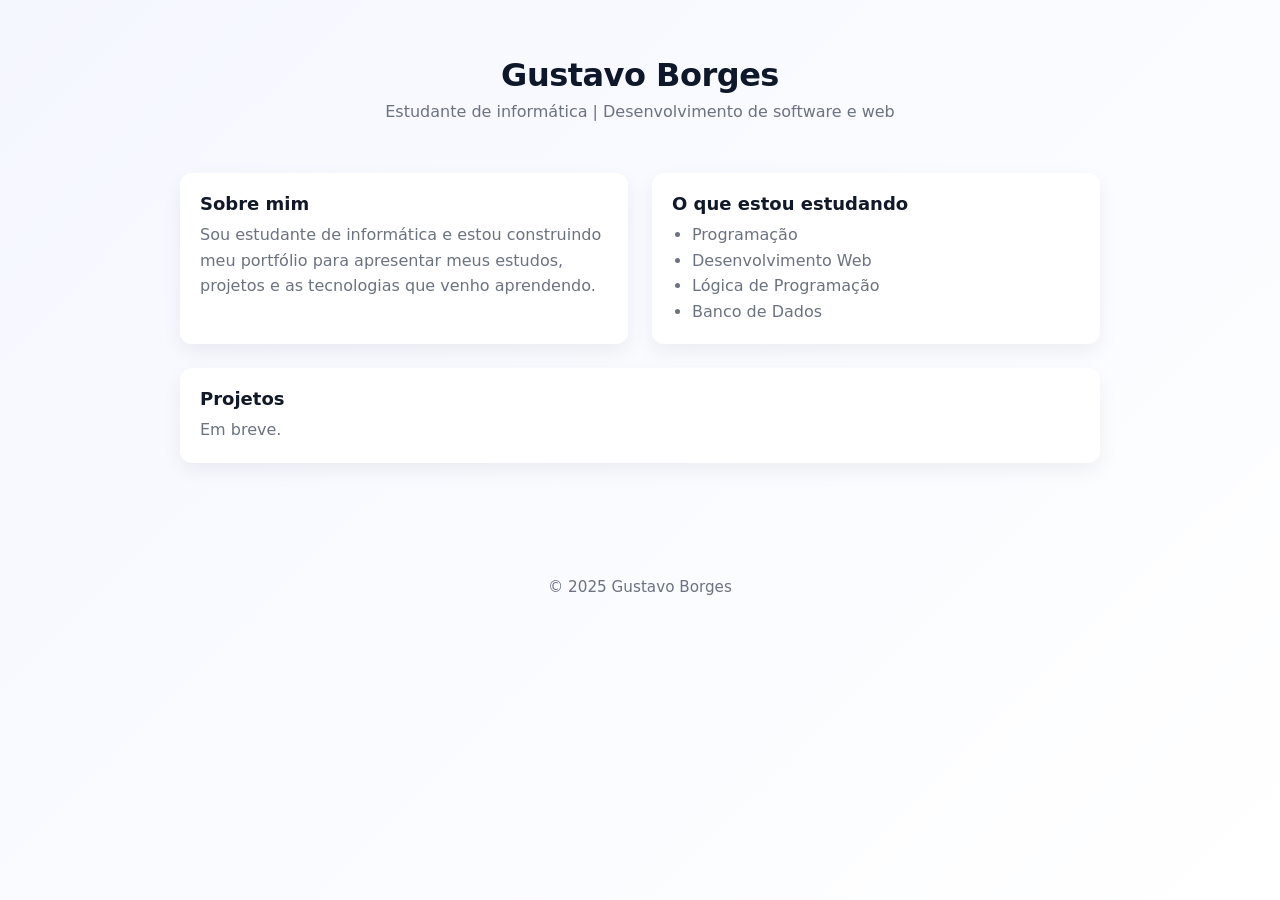
==== index.html @ cbdb3787 "initial portfolio structure and styling Base HTML, CSS inicial e README do portfólio pessoal" ====
<!DOCTYPE html>
<html lang="pt-BR">
<head>
  <meta charset="UTF-8">
  <meta name="viewport" content="width=device-width, initial-scale=1.0">
  <link rel="stylesheet" href="styles.css">
  <title>Gustavo Borges | Portfólio</title>
</head>
<body>

  <header>
    <h1>Gustavo Borges</h1>
    <p>Estudante de informática | Desenvolvimento de software e web</p>
  </header>

  <main>
    <section>
      <h2>Sobre mim</h2>
      <p>
        Sou estudante de informática e estou construindo meu portfólio para
        apresentar meus estudos, projetos e as tecnologias que venho aprendendo.
      </p>
    </section>

    <section>
      <h2>O que estou estudando</h2>
      <ul>
        <li>Programação</li>
        <li>Desenvolvimento Web</li>
        <li>Lógica de Programação</li>
        <li>Banco de Dados</li>
      </ul>
    </section>

    <section>
      <h2>Projetos</h2>
      <p>Em breve.</p>
    </section>
  </main>

  <footer>
    <p>© 2025 Gustavo Borges</p>
  </footer>
</body>
</html>
---- styles.css ----
:root {
  --bg-start: #f5f7ff;
  --bg-end: #ffffff;
  --accent: #6c63ff;
  --muted: #6b7280;
  --card: #ffffff;
}

* { box-sizing: border-box; }
html, body { height: 100%; }
body {
  margin: 0;
  font-family: Inter, system-ui, -apple-system, "Segoe UI", Roboto, "Helvetica Neue", Arial;
  background: linear-gradient(135deg, var(--bg-start) 0%, var(--bg-end) 100%);
  color: #0f172a;
  -webkit-font-smoothing: antialiased;
  -moz-osx-font-smoothing: grayscale;
}

header {
  padding: 56px 20px 28px;
  text-align: center;
}

header h1 {
  margin: 0;
  font-size: 2rem;
  letter-spacing: -0.5px;
}

header p {
  margin: 8px 0 0;
  color: var(--muted);
}

main {
  max-width: 960px;
  margin: 24px auto;
  padding: 0 20px 48px;
  display: grid;
  gap: 20px;
}

section {
  background: var(--card);
  border-radius: 12px;
  padding: 20px;
  box-shadow: 0 8px 20px rgba(15,23,42,0.06);
  transition: transform 160ms ease, box-shadow 160ms ease;
}

section:hover {
  transform: translateY(-4px);
  box-shadow: 0 14px 34px rgba(15,23,42,0.09);
}

section h2 {
  margin: 0 0 8px;
  font-size: 1.125rem;
  color: #111827;
}

section p,
section ul {
  margin: 0;
  color: var(--muted);
  line-height: 1.6;
}

ul { padding-left: 1.25rem; }

footer {
  text-align: center;
  padding: 28px 20px;
  color: var(--muted);
  font-size: 0.95rem;
}

.muted {
  color: var(--muted);
}

@media (min-width: 900px) {
  main { grid-template-columns: 1fr 1fr; gap: 24px; }
  /* make the third section span full width */
  main section:nth-child(3) { grid-column: 1 / -1; }
}

@media (prefers-reduced-motion: reduce) {
  * { transition: none !important; }
}

/* small utility */
.center { text-align: center; }
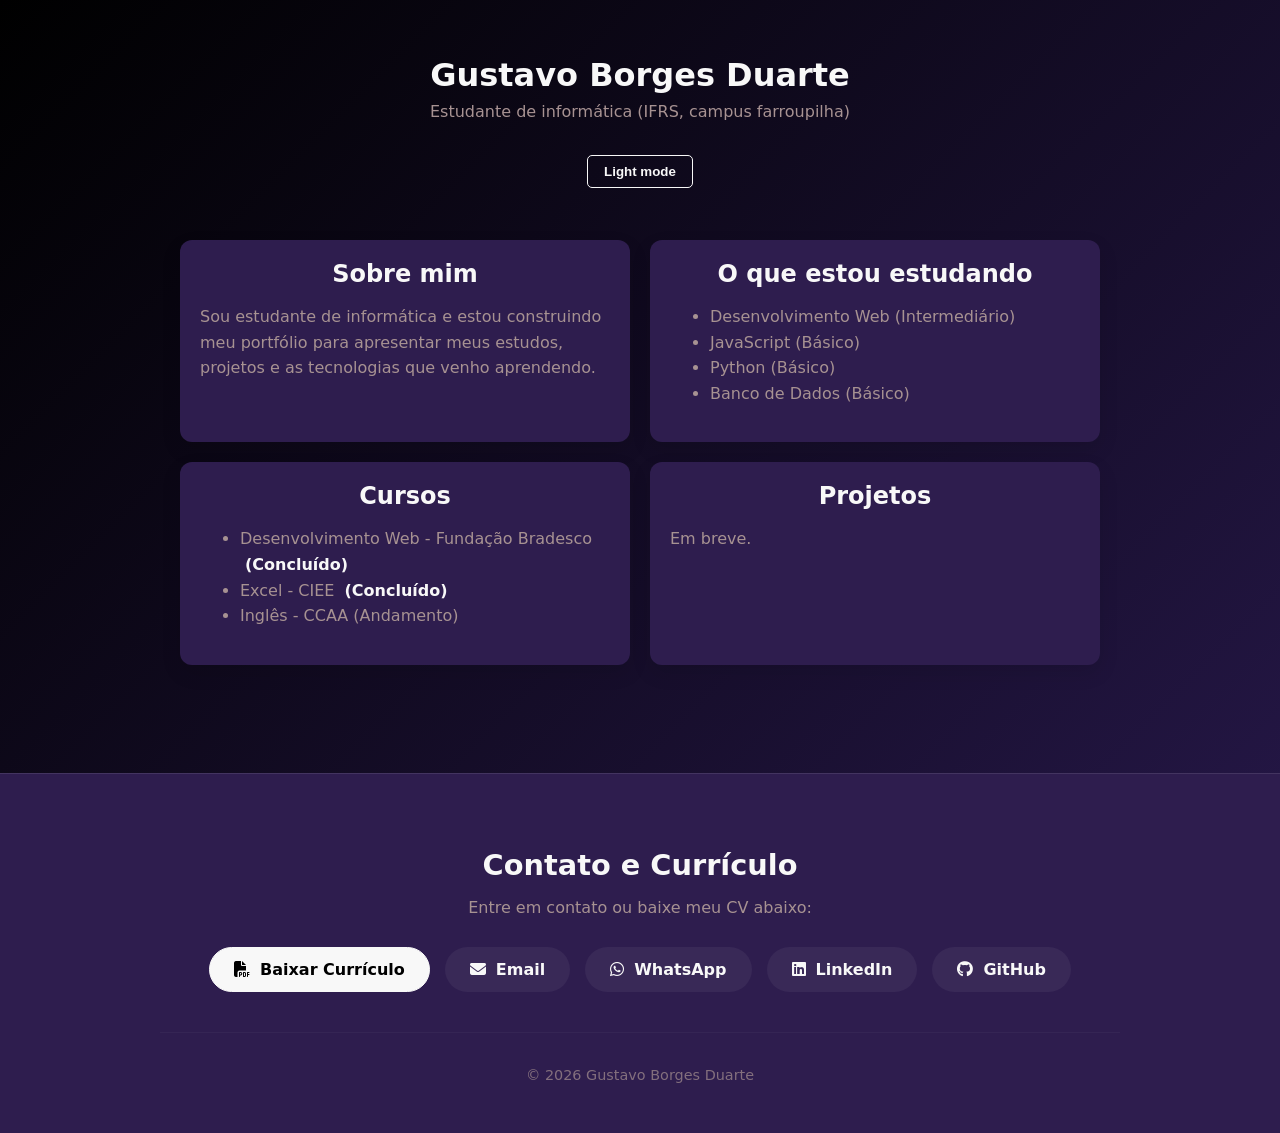
==== commit 54c0bd4f: "Refatoração completa: layout, docs e readme Atualização da estrutura HTML, inclusão da pasta Docs co" ====
--- a/index.html
+++ b/index.html
@@ -4,15 +4,19 @@
   <meta charset="UTF-8">
   <meta name="viewport" content="width=device-width, initial-scale=1.0">
   <link rel="stylesheet" href="styles.css">
-  <title>Gustavo Borges | Portfólio</title>
+  <link rel="stylesheet" href="https://cdnjs.cloudflare.com/ajax/libs/font-awesome/6.5.1/css/all.min.css">
+  <title>Gustavo B. Duarte | Portfólio</title>
+  <link rel="icon" href="data:image/svg+xml,<svg xmlns=%22http://www.w3.org/2000/svg%22 viewBox=%220 0 100 100%22><text y=%22.9em%22 font-size=%2290%22>💻</text></svg>">
 </head>
 <body>
-
+  
   <header>
-    <h1>Gustavo Borges</h1>
-    <p>Estudante de informática | Desenvolvimento de software e web</p>
+    <h1>Gustavo Borges Duarte</h1>
+    <p>Estudante de informática (IFRS, campus farroupilha)</p>
+    <br>
+    <button id="btnT">Light mode</button>
   </header>
-
+  
   <main>
     <section>
       <h2>Sobre mim</h2>
@@ -25,10 +29,25 @@
     <section>
       <h2>O que estou estudando</h2>
       <ul>
-        <li>Programação</li>
-        <li>Desenvolvimento Web</li>
-        <li>Lógica de Programação</li>
-        <li>Banco de Dados</li>
+        <li>Desenvolvimento Web (Intermediário)</li>
+        <li>JavaScript (Básico)</li>
+        <li>Python (Básico)</li>
+        <li>Banco de Dados (Básico)</li>
+      </ul>
+    </section>
+    
+    <section> 
+      <h2>Cursos</h2>
+      <ul>
+        <li>Desenvolvimento Web - Fundação Bradesco 
+          <a href="Docs/Certificado-Web.pdf" download class="down-link">(Concluído)</a>
+        </li>
+        
+        <li>Excel - CIEE 
+          <a href="Docs/Certificado-Excel.pdf" download class="down-link">(Concluído)</a>
+        </li>
+        
+        <li>Inglês - CCAA (Andamento)</li>
       </ul>
     </section>
 
@@ -38,8 +57,46 @@
     </section>
   </main>
 
-  <footer>
-    <p>© 2025 Gustavo Borges</p>
+  <footer class="contact-footer">
+    <div class="center-content">
+      <h2>Contato e Currículo</h2>
+      <p>Entre em contato ou baixe meu CV abaixo:</p>
+      
+      <ul class="social">
+        <li>
+          <a href="Docs/CurrículoGustavo.pdf" download class="cv-highlight">
+            <i class="fa-solid fa-file-pdf"></i> Baixar Currículo
+          </a>
+        </li>
+
+        <li>
+          <a href="mailto:gustavoborgesduarte74@gmail.com">
+            <i class="fa-solid fa-envelope"></i> Email
+          </a>
+        </li>
+        <li>
+          <a href="https://wa.me/5554999338412" target="_blank">
+            <i class="fa-brands fa-whatsapp"></i> WhatsApp
+          </a>
+        </li>
+        <li>
+          <a href="https://www.linkedin.com/in/gustavo-borges-duarte-78a562346/?originalSubdomain=br" target="_blank">
+            <i class="fa-brands fa-linkedin"></i> LinkedIn
+          </a>
+        </li>
+        <li>
+          <a href="https://github.com/Borges-Gustavo" target="_blank">
+            <i class="fa-brands fa-github"></i> GitHub
+          </a>
+        </li>
+      </ul>
+
+      <div class="copyright">
+        <p>© 2026 Gustavo Borges Duarte</p>
+      </div>
+    </div>
   </footer>
+
+  <script src="scr.js"></script>
 </body>
-</html>
+</html>
--- a/styles.css
+++ b/styles.css
@@ -1,38 +1,49 @@
 :root {
-  --bg-start: #f5f7ff;
-  --bg-end: #ffffff;
-  --accent: #6c63ff;
-  --muted: #6b7280;
-  --card: #ffffff;
+  --bg: #000000;
+  --bg2: #251747;
+  --cd: #2e1d4e;
+  --tx: #ffffff;
+  --tx2: #a79292;
+  --tt: #f8f8f8;
+}
+
+body.l {
+  --bg: #ffffff;
+  --bg2: #e0e0e0;
+  --cd: #ffffff;
+  --tx: #1a1a1a;
+  --tx2: #555555;
+  --tt: #000000;
 }
 
 * { box-sizing: border-box; }
 html, body { height: 100%; }
+
 body {
   margin: 0;
-  font-family: Inter, system-ui, -apple-system, "Segoe UI", Roboto, "Helvetica Neue", Arial;
-  background: linear-gradient(135deg, var(--bg-start) 0%, var(--bg-end) 100%);
-  color: #0f172a;
-  -webkit-font-smoothing: antialiased;
-  -moz-osx-font-smoothing: grayscale;
+  font-family: Inter, system-ui, sans-serif;
+  background: linear-gradient(135deg, var(--bg) 0%, var(--bg2) 100%);
+  color: var(--tx);
+  transition: background 0.3s, color 0.3s;
 }
 
-header {
-  padding: 56px 20px 28px;
-  text-align: center;
+/* --- HEADER --- */
+header { padding: 56px 20px 28px; text-align: center; }
+header h1 { margin: 0; font-size: 2rem; color: var(--tt); }
+header p { margin: 8px 0 0; color: var(--tx2); }
+
+#btnT {
+  background: none;
+  border: 1px solid var(--tt);
+  color: var(--tt);
+  cursor: pointer;
+  padding: 8px 16px;
+  border-radius: 5px;
+  font-weight: bold;
+  margin-top: 15px; /* Espaço extra pois ficou sozinho */
 }
 
-header h1 {
-  margin: 0;
-  font-size: 2rem;
-  letter-spacing: -0.5px;
-}
-
-header p {
-  margin: 8px 0 0;
-  color: var(--muted);
-}
-
+/* --- CONTEÚDO --- */
 main {
   max-width: 960px;
   margin: 24px auto;
@@ -42,53 +53,92 @@
 }
 
 section {
-  background: var(--card);
+  background: var(--cd);
   border-radius: 12px;
   padding: 20px;
-  box-shadow: 0 8px 20px rgba(15,23,42,0.06);
-  transition: transform 160ms ease, box-shadow 160ms ease;
+  box-shadow: 0 8px 20px rgba(0,0,0,0.1);
+  transition: transform 0.2s;
+}
+section:hover { transform: translateY(-4px); }
+
+section h2 { margin: 0 0 15px; color: var(--tt); text-align: center; }
+section p, section ul { color: var(--tx2); line-height: 1.6; }
+
+/* Links de Download (Cursos) */
+.down-link {
+  color: var(--tt);
+  text-decoration: none;
+  font-weight: bold;
+  margin-left: 5px;
+  cursor: pointer;
+}
+.down-link:hover { text-decoration: underline; }
+
+/* --- RODAPÉ --- */
+.contact-footer {
+  width: 100%;
+  background: var(--cd);
+  padding: 50px 20px 20px;
+  margin-top: 60px;
+  border-top: 1px solid rgba(255, 255, 255, 0.1);
+  text-align: center;
 }
 
-section:hover {
-  transform: translateY(-4px);
-  box-shadow: 0 14px 34px rgba(15,23,42,0.09);
+.center-content { max-width: 960px; margin: 0 auto; }
+.contact-footer h2 { color: var(--tt); font-size: 1.8rem; margin-bottom: 10px; }
+.contact-footer p { color: var(--tx2); margin-bottom: 30px; }
+
+/* Lista de Botões Centralizada */
+.social {
+  list-style: none;
+  padding: 0;
+  display: flex;
+  justify-content: center; /* CENTRALIZA OS BOTÕES */
+  flex-wrap: wrap;
+  gap: 15px;
+  margin-bottom: 40px;
 }
 
-section h2 {
-  margin: 0 0 8px;
-  font-size: 1.125rem;
-  color: #111827;
+/* Estilo padrão dos botões */
+.social a {
+  display: flex;
+  align-items: center;
+  gap: 10px;
+  background: rgba(255, 255, 255, 0.05);
+  color: var(--tt);
+  text-decoration: none;
+  font-weight: bold;
+  padding: 12px 24px;
+  border-radius: 50px;
+  border: 1px solid transparent;
+  transition: all 0.3s ease;
 }
 
-section p,
-section ul {
-  margin: 0;
-  color: var(--muted);
-  line-height: 1.6;
+/* Destaque para o botão de Currículo */
+.social a.cv-highlight {
+  background: var(--tt); /* Fundo preenchido */
+  color: var(--bg);      /* Texto invertido */
+  border-color: var(--tt);
 }
 
-ul { padding-left: 1.25rem; }
-
-footer {
-  text-align: center;
-  padding: 28px 20px;
-  color: var(--muted);
-  font-size: 0.95rem;
+.social a:hover {
+  transform: translateY(-5px);
+  box-shadow: 0 5px 15px rgba(0,0,0,0.2);
 }
 
-.muted {
-  color: var(--muted);
+/* Hover específico para os botões normais ficarem cheios */
+.social a:not(.cv-highlight):hover {
+  background: var(--tt);
+  color: var(--bg);
+}
+
+.copyright {
+  border-top: 1px solid rgba(255, 255, 255, 0.05);
+  padding-top: 20px;
+  font-size: 0.9rem;
+  opacity: 0.7;
 }
 
 @media (min-width: 900px) {
-  main { grid-template-columns: 1fr 1fr; gap: 24px; }
-  /* make the third section span full width */
-  main section:nth-child(3) { grid-column: 1 / -1; }
-}
-
-@media (prefers-reduced-motion: reduce) {
-  * { transition: none !important; }
-}
-
-/* small utility */
-.center { text-align: center; }
+  main { grid-template-columns: 1fr 1fr; }
+}
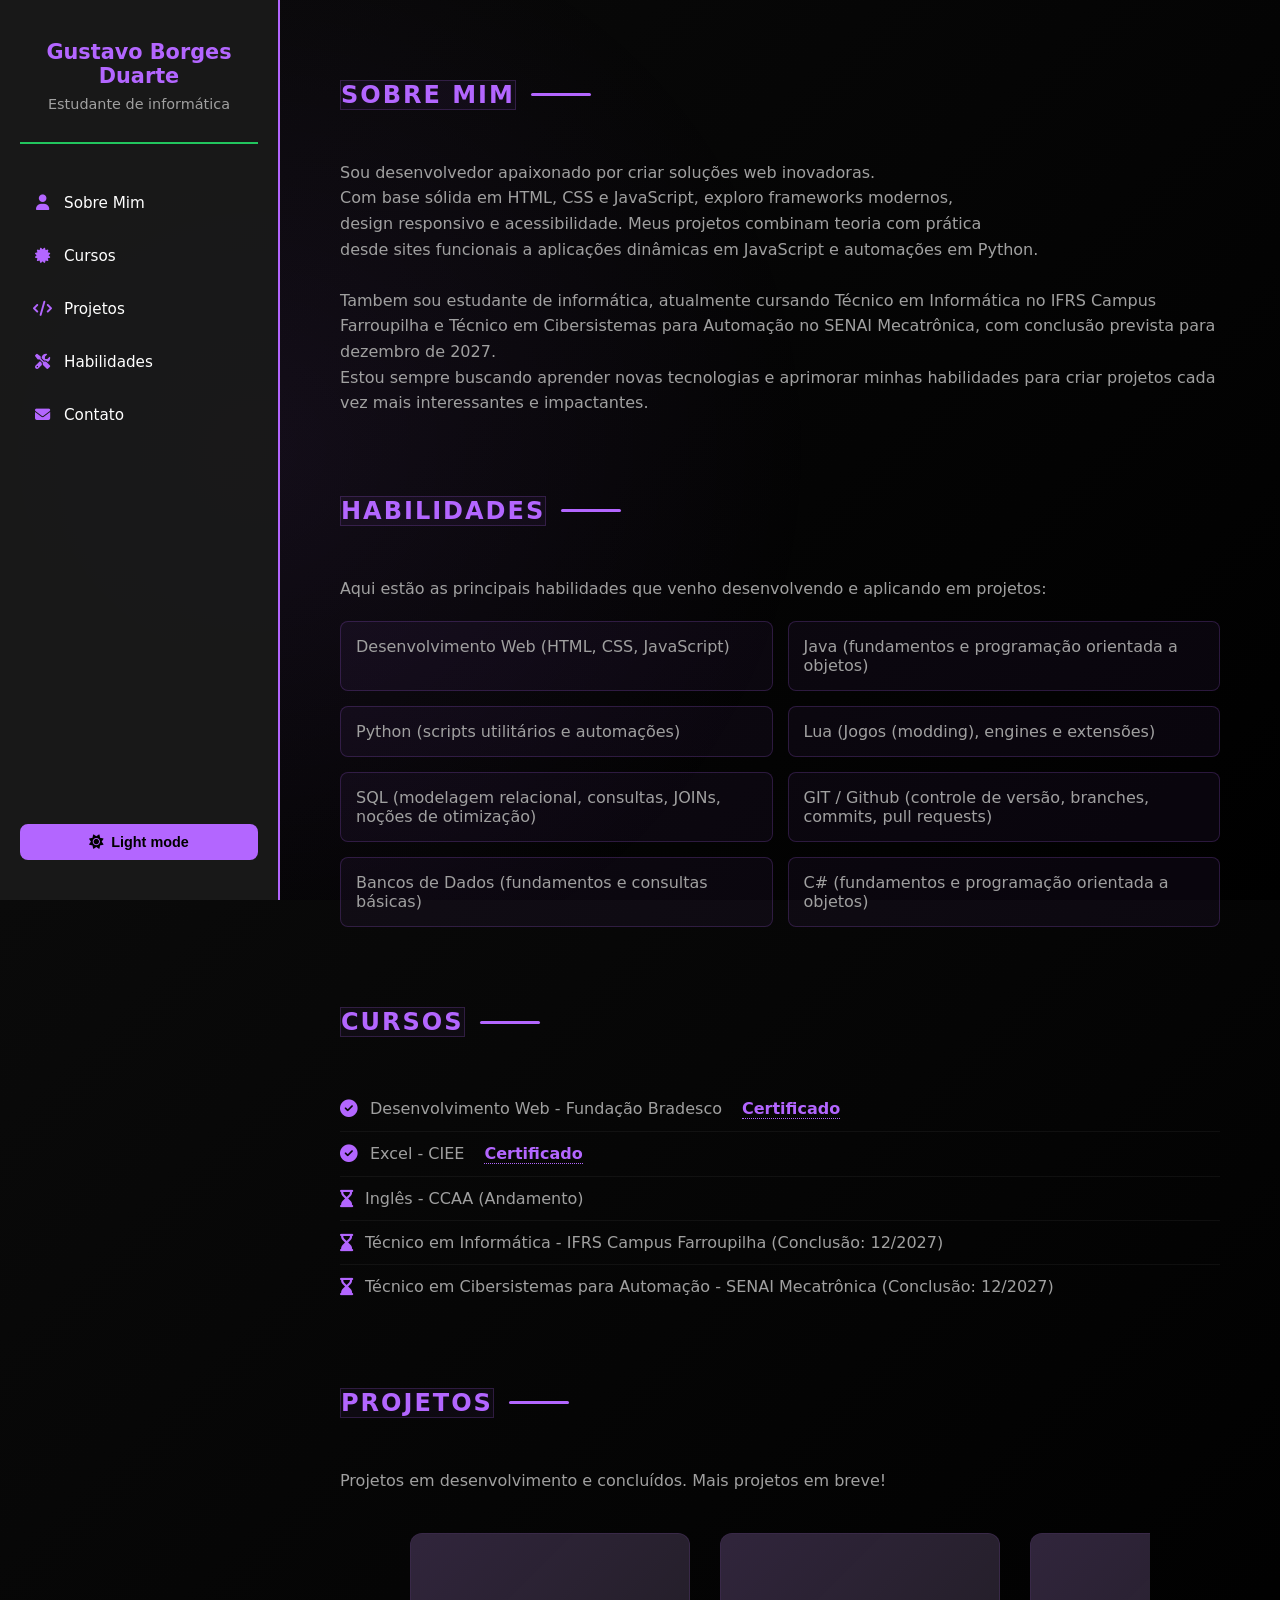
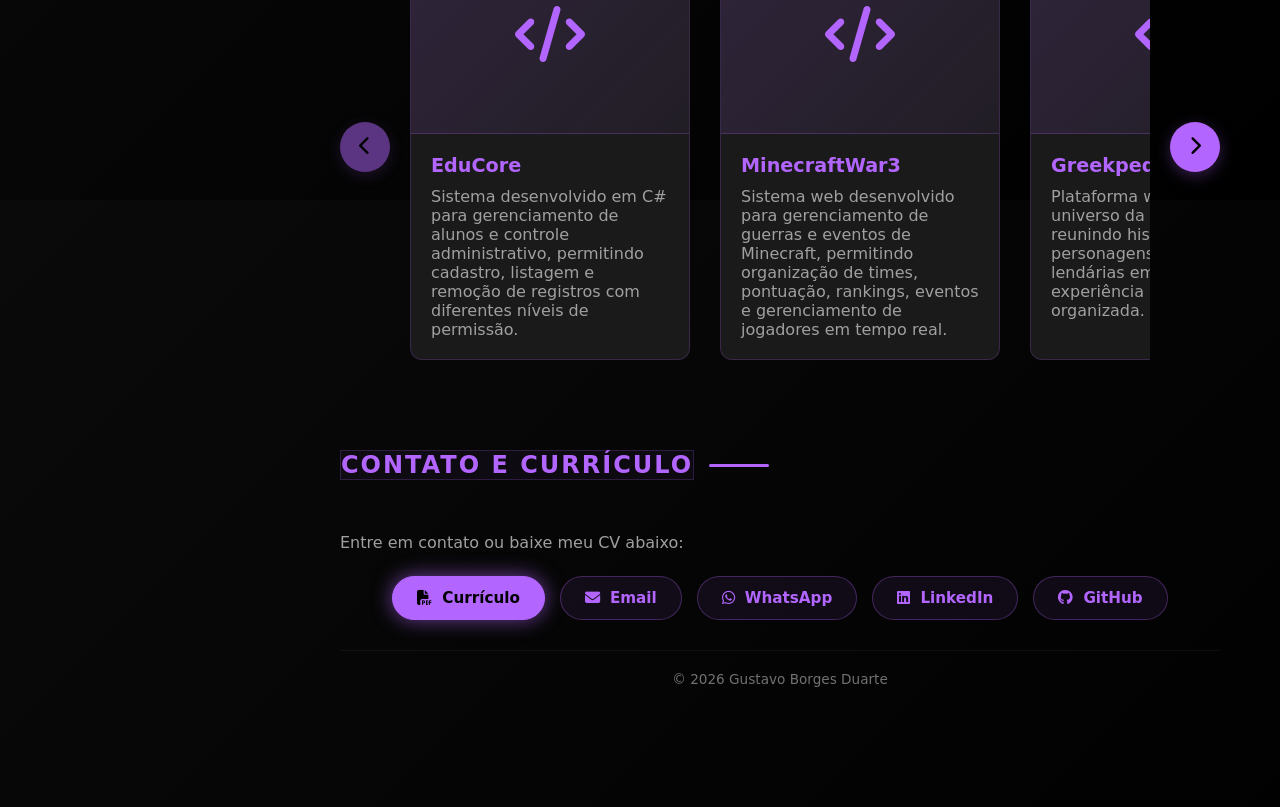
==== commit 452c5fc9: "O objetivo principal foi aplicar conhecimentos de estrutura semântica, design responsivo e manipulaç" ====
--- a/index.html
+++ b/index.html
@@ -10,92 +10,218 @@
 </head>
 <body>
   
-  <header>
-    <h1>Gustavo Borges Duarte</h1>
-    <p>Estudante de informática (IFRS, campus farroupilha)</p>
-    <br>
-    <button id="btnT">Light mode</button>
-  </header>
-  
-  <main>
-    <section>
-      <h2>Sobre mim</h2>
-      <p>
-        Sou estudante de informática e estou construindo meu portfólio para
-        apresentar meus estudos, projetos e as tecnologias que venho aprendendo.
-      </p>
-    </section>
-
-    <section>
-      <h2>O que estou estudando</h2>
-      <ul>
-        <li>Desenvolvimento Web (Intermediário)</li>
-        <li>JavaScript (Básico)</li>
-        <li>Python (Básico)</li>
-        <li>Banco de Dados (Básico)</li>
-      </ul>
-    </section>
-    
-    <section> 
-      <h2>Cursos</h2>
-      <ul>
-        <li>Desenvolvimento Web - Fundação Bradesco 
-          <a href="Docs/Certificado-Web.pdf" download class="down-link">(Concluído)</a>
-        </li>
+  <div class="container-wrapper">
+    <!-- SIDEBAR -->
+    <aside class="sidebar">
+      <div class="sidebar-header">
+        <h1>Gustavo Borges Duarte</h1>
+        <p class="subtitle">Estudante de informática</p>
+      </div>
+
+      <nav class="sidebar-nav">
+        <ul>
+          <li><a href="#sobre"><i class="fas fa-user"></i> Sobre Mim</a></li>
+          <li><a href="#cursos"><i class="fas fa-certificate"></i> Cursos</a></li>
+          <li><a href="#projetos"><i class="fas fa-code"></i> Projetos</a></li>
+          <li><a href="#habilidades"><i class="fas fa-tools"></i> Habilidades</a></li>
+          <li><a href="#contato"><i class="fas fa-envelope"></i> Contato</a></li>
+        </ul>
+      </nav>
+
+      <button id="btnT" class="theme-btn">
+        <i class="fas fa-sun"></i> Light mode
+      </button>
+    </aside>
+
+    <!-- MAIN CONTENT -->
+    <main class="main-content">
+      <!-- SOBRE MIM -->
+      <section id="sobre" class="content-section">
+        <div class="section-header">
+          <h2>Sobre Mim</h2>
+          <span class="accent-line"></span>
+        </div>
+        <p class="section-description">
+            
+          Sou desenvolvedor apaixonado por criar soluções web inovadoras. <br>Com base sólida em HTML, CSS e JavaScript, exploro frameworks modernos,<br>
+            design responsivo e acessibilidade. Meus projetos combinam teoria com prática <br> desde sites funcionais a aplicações dinâmicas em JavaScript e automações em Python.
+            <br> <br>
+            Tambem sou estudante de informática, atualmente cursando Técnico em Informática no IFRS Campus Farroupilha e Técnico em Cibersistemas para Automação no SENAI Mecatrônica, com conclusão prevista para dezembro de 2027. <br> Estou sempre buscando aprender novas tecnologias e aprimorar minhas habilidades para criar projetos cada vez mais interessantes e impactantes.
+        </p>
+      </section>
+
+      <!-- HABILIDADES (movido de 'Estudando') -->
+      <section id="habilidades" class="content-section">
+        <div class="section-header">
+          <h2>Habilidades</h2>
+          <span class="accent-line"></span>
+        </div>
+        <p class="section-description">Aqui estão as principais habilidades que venho desenvolvendo e aplicando em projetos:</p>
+        <ul class="skill-list">
+          <li>Desenvolvimento Web (HTML, CSS, JavaScript)</li>
+          <li>Java (fundamentos e programação orientada a objetos)</li>
+          <li>Python (scripts utilitários e automações)</li>
+          <li>Lua (Jogos (modding), engines e extensões)</li>
+          <li>SQL (modelagem relacional, consultas, JOINs, noções de otimização)</li>
+          <li>GIT / Github (controle de versão, branches, commits, pull requests)</li>
+          <li>Bancos de Dados (fundamentos e consultas básicas)</li>
+          <li>C# (fundamentos e programação orientada a objetos)</li>
+        </ul>
+      </section>
+
+      <!-- CURSOS -->
+      <section id="cursos" class="content-section">
+        <div class="section-header">
+          <h2>Cursos</h2>
+          <span class="accent-line"></span>
+        </div>
+        <ul class="courses-list">
+          <li>
+            <i class="fas fa-check-circle"></i>
+            Desenvolvimento Web - Fundação Bradesco
+            <a href="Docs/Certificado-Web.pdf" download class="down-link">Certificado</a>
+          </li>
+          <li>
+            <i class="fas fa-check-circle"></i>
+            Excel - CIEE
+            <a href="Docs/Certificado-Excel.pdf" download class="down-link">Certificado</a>
+          </li>
+          <li>
+            <i class="fas fa-hourglass-end"></i>
+            Inglês - CCAA (Andamento)
+          </li>
+          <li>
+            <i class="fas fa-hourglass-end"></i>
+            Técnico em Informática - IFRS Campus Farroupilha (Conclusão: 12/2027)
+          </li>
+          <li>
+            <i class="fas fa-hourglass-end"></i>
+            Técnico em Cibersistemas para Automação - SENAI Mecatrônica (Conclusão: 12/2027)
+          </li>
+        </ul>
+      </section>
+
+      <!-- PROJETOS -->
+      <section id="projetos" class="content-section projects-section">
+        <div class="section-header">
+          <h2>Projetos</h2>
+          <span class="accent-line"></span>
+        </div>
+        <p class="section-description">Projetos em desenvolvimento e concluídos. Mais projetos em breve!</p>
+        <div class="projects-wrapper">
+          <button class="projects-nav projects-nav-prev" id="projectsPrev" aria-label="Projeto anterior">
+            <i class="fas fa-chevron-left"></i>
+          </button>
+          <div class="projects-grid" id="projectsGrid">
+            <article class="project-card">
+              <div class="project-image">
+                <i class="fas fa-code"></i>
+                <div class="project-overlay">
+                  <a href="https://educore.dgborges.tech/" class="overlay-btn" target="_blank" title="Ver Site"><i class="fas fa-external-link-alt"></i> Ver Site</a>
+                  <a href="projects/educore.html" class="overlay-btn" title="Ver Sobre"><i class="fas fa-info-circle"></i> Ver Sobre</a>
+                </div>
+              </div>
+              <h3>EduCore</h3>
+              <p>Sistema desenvolvido em C# para gerenciamento de alunos e controle administrativo, permitindo
+                 cadastro, listagem e remoção de registros com diferentes níveis de permissão.</p>
+            </article>
+            <article class="project-card">
+              <div class="project-image">
+                <i class="fas fa-code"></i>
+                <div class="project-overlay">
+                  <a href="https://guerra.dgborges.tech/" class="overlay-btn" target="_blank" title="Ver Site"><i class="fas fa-external-link-alt"></i> Ver Site</a>
+                  <a href="projects/minecraftwar3.html" class="overlay-btn" title="Ver Sobre"><i class="fas fa-info-circle"></i> Ver Sobre</a>
+                </div>
+              </div>
+              <h3>MinecraftWar3</h3>
+              <p>Sistema web desenvolvido para gerenciamento de guerras e eventos de Minecraft,
+                 permitindo organização de times, pontuação, rankings, eventos e gerenciamento de jogadores em tempo real.</p>
+            </article>
+            <article class="project-card">
+              <div class="project-image">
+                <i class="fas fa-code"></i>
+                <div class="project-overlay">
+                  <a href="https://greekpedia.dgborges.tech/" class="overlay-btn" target="_blank" title="Ver Site"><i class="fas fa-external-link-alt"></i> Ver Site</a>
+                  <a href="projects/greekpedia.html" class="overlay-btn" title="Ver Sobre"><i class="fas fa-info-circle"></i> Ver Sobre</a>
+                </div>
+              </div>
+              <h3>Greekpedia</h3>
+              <p>Plataforma web dedicada ao universo da mitologia grega, reunindo histórias, personagens
+                 e criaturas lendárias em uma experiência interativa e organizada.</p>
+            </article>
+            <article class="project-card">
+              <div class="project-image">
+                <i class="fas fa-code"></i>
+                <div class="project-overlay">
+                  <a href="https://www.dgborges.tech/" class="overlay-btn" target="_blank" title="Ver site"><i class="fas fa-external-link-alt"></i> Repositório</a>
+                  <a href="projects/portfolio.html" class="overlay-btn" title="Ver Sobre"><i class="fas fa-info-circle"></i> Ver Sobre</a>
+                </div>
+              </div>
+              <h3>Portfólio</h3>
+              <p>Portfólio pessoal responsivo com tema roxo e verde, sidebar navegável, e seções dinâmicas
+                 para apresentar habilidades, projetos, cursos e contato — desenvolvido com HTML, CSS e JavaScript.</p>
+            </article>
+            <article class="project-card">
+              <div class="project-image">
+                <i class="fas fa-code"></i>
+                <div class="project-overlay">
+                  <a href="#" class="overlay-btn" title="Ver Site"><i class="fas fa-external-link-alt"></i> Ver Site</a>
+                  <a href="projects/indefinido.html" class="overlay-btn" title="Ver Sobre"><i class="fas fa-info-circle"></i> Ver Sobre</a>
+                </div>
+              </div>
+              <h3>Indefinido</h3>
+              <p>Projeto em planejamento. Ideia a definir — em breve este espaço será preenchido com
+                 um novo projeto interessante!</p>
+            </article>
+          </div>
+          <button class="projects-nav projects-nav-next" id="projectsNext" aria-label="Próximo projeto">
+            <i class="fas fa-chevron-right"></i>
+          </button>
+        </div>
+      </section>
+
+      <!-- CONTATO -->
+      <section id="contato" class="content-section contact-section">
+        <div class="section-header">
+          <h2>Contato e Currículo</h2>
+          <span class="accent-line"></span>
+        </div>
+        <p class="section-description">Entre em contato ou baixe meu CV abaixo:</p>
         
-        <li>Excel - CIEE 
-          <a href="Docs/Certificado-Excel.pdf" download class="down-link">(Concluído)</a>
-        </li>
-        
-        <li>Inglês - CCAA (Andamento)</li>
-      </ul>
-    </section>
-
-    <section>
-      <h2>Projetos</h2>
-      <p>Em breve.</p>
-    </section>
-  </main>
-
-  <footer class="contact-footer">
-    <div class="center-content">
-      <h2>Contato e Currículo</h2>
-      <p>Entre em contato ou baixe meu CV abaixo:</p>
-      
-      <ul class="social">
-        <li>
-          <a href="Docs/CurrículoGustavo.pdf" download class="cv-highlight">
-            <i class="fa-solid fa-file-pdf"></i> Baixar Currículo
-          </a>
-        </li>
-
-        <li>
-          <a href="mailto:gustavoborgesduarte74@gmail.com">
-            <i class="fa-solid fa-envelope"></i> Email
-          </a>
-        </li>
-        <li>
-          <a href="https://wa.me/5554999338412" target="_blank">
-            <i class="fa-brands fa-whatsapp"></i> WhatsApp
-          </a>
-        </li>
-        <li>
-          <a href="https://www.linkedin.com/in/gustavo-borges-duarte-78a562346/?originalSubdomain=br" target="_blank">
-            <i class="fa-brands fa-linkedin"></i> LinkedIn
-          </a>
-        </li>
-        <li>
-          <a href="https://github.com/Borges-Gustavo" target="_blank">
-            <i class="fa-brands fa-github"></i> GitHub
-          </a>
-        </li>
-      </ul>
-
-      <div class="copyright">
-        <p>© 2026 Gustavo Borges Duarte</p>
-      </div>
-    </div>
-  </footer>
+        <ul class="social-list">
+          <li>
+            <a href="Docs/CurrículoGustavo.pdf" download class="social-link cv-highlight">
+              <i class="fa-solid fa-file-pdf"></i> Currículo
+            </a>
+          </li>
+          <li>
+            <a href="mailto:gustavoborgesduarte74@gmail.com" class="social-link">
+              <i class="fa-solid fa-envelope"></i> Email
+            </a>
+          </li>
+          <li>
+            <a href="https://wa.me/5554999338412" target="_blank" class="social-link">
+              <i class="fa-brands fa-whatsapp"></i> WhatsApp
+            </a>
+          </li>
+          <li>
+            <a href="https://www.linkedin.com/in/gustavo-borges-duarte-78a562346/?originalSubdomain=br" target="_blank" class="social-link">
+              <i class="fa-brands fa-linkedin"></i> LinkedIn
+            </a>
+          </li>
+          <li>
+            <a href="https://github.com/Borges-Gustavo" target="_blank" class="social-link">
+              <i class="fa-brands fa-github"></i> GitHub
+            </a>
+          </li>
+        </ul>
+
+        <div class="copyright">
+          <p>© 2026 Gustavo Borges Duarte</p>
+        </div>
+      </section>
+    </main>
+  </div>
 
   <script src="scr.js"></script>
 </body>
--- a/styles.css
+++ b/styles.css
@@ -1,19 +1,26 @@
 :root {
-  --bg: #000000;
-  --bg2: #251747;
-  --cd: #2e1d4e;
+  --bg: #0a0a0a;
+  --bg2: #000000;
+  --cd: #1a1a1a;
   --tx: #ffffff;
-  --tx2: #a79292;
-  --tt: #f8f8f8;
+  --tx2: #a0a0a0;
+  --tt: #b366ff;
+  --accent: #b366ff;
+  --accent-light: #22c55e;
+  --accent-secondary: #22c55e;
+  --sidebar-width: 280px;
 }
 
 body.l {
-  --bg: #ffffff;
-  --bg2: #e0e0e0;
-  --cd: #ffffff;
-  --tx: #1a1a1a;
-  --tx2: #555555;
-  --tt: #000000;
+  --bg: #f0f0f0;
+  --bg2: #e6e6e6;
+  --cd: #dcdcdc;
+  --tx: #5a5a4a;
+  --tx2: #7a7a6a;
+  --tt: #8b5cf6;
+  --accent: #8b5cf6;
+  --accent-light: #10b981;
+  --accent-secondary: #10b981;
 }
 
 * { box-sizing: border-box; }
@@ -25,120 +32,643 @@
   background: linear-gradient(135deg, var(--bg) 0%, var(--bg2) 100%);
   color: var(--tx);
   transition: background 0.3s, color 0.3s;
-}
-
-/* --- HEADER --- */
-header { padding: 56px 20px 28px; text-align: center; }
-header h1 { margin: 0; font-size: 2rem; color: var(--tt); }
-header p { margin: 8px 0 0; color: var(--tx2); }
-
-#btnT {
-  background: none;
-  border: 1px solid var(--tt);
-  color: var(--tt);
+  position: relative;
+}
+
+body::before {
+  content: '';
+  position: fixed;
+  top: 0;
+  left: 0;
+  right: 0;
+  bottom: 0;
+  background: radial-gradient(circle at 20% 50%, rgba(179, 102, 255, 0.08) 0%, transparent 50%);
+  pointer-events: none;
+  z-index: -1;
+}
+
+body.l::before {
+  background: radial-gradient(circle at 20% 50%, rgba(139, 92, 246, 0.12) 0%, transparent 50%);
+}
+
+/* --- LAYOUT PRINCIPAL --- */
+.container-wrapper {
+  display: flex;
+  min-height: 100vh;
+  gap: 0;
+}
+
+/* --- SIDEBAR --- */
+.sidebar {
+  width: var(--sidebar-width);
+  background: rgba(26, 26, 26, 0.95);
+  border-right: 2px solid var(--accent);
+  padding: 40px 20px;
+  position: sticky;
+  top: 0;
+  height: 100vh;
+  overflow-y: auto;
+  display: flex;
+  flex-direction: column;
+}
+
+body.l .sidebar {
+  background: #f0f0f0;
+}
+
+.sidebar-header {
+  text-align: center;
+  margin-bottom: 40px;
+  padding-bottom: 30px;
+  border-bottom: 2px solid var(--accent-secondary);
+}
+
+.profile-img {
+  display: none;
+}
+
+.sidebar-header h1 {
+  margin: 0 0 8px;
+  font-size: 1.3rem;
+  color: var(--accent);
+}
+
+.subtitle {
+  margin: 0;
+  color: var(--tx2);
+  font-size: 0.9rem;
+}
+
+.sidebar-nav {
+  flex: 1;
+  margin-bottom: 30px;
+}
+
+.sidebar-nav ul {
+  list-style: none;
+  padding: 0;
+  margin: 0;
+}
+
+.sidebar-nav li {
+  margin-bottom: 15px;
+}
+
+.sidebar-nav a {
+  display: flex;
+  align-items: center;
+  gap: 12px;
+  color: var(--tx);
+  text-decoration: none;
+  padding: 10px 12px;
+  border-radius: 8px;
+  transition: all 0.3s ease;
+  font-size: 0.95rem;
+}
+
+.sidebar-nav a:hover {
+  background: rgba(179, 102, 255, 0.1);
+  color: var(--accent);
+  border-left: 3px solid var(--accent);
+  padding-left: 9px;
+}
+
+.sidebar-nav i {
+  width: 20px;
+  text-align: center;
+  color: var(--accent);
+}
+
+.theme-btn {
+  background: var(--accent);
+  border: none;
+  color: #000000;
   cursor: pointer;
-  padding: 8px 16px;
-  border-radius: 5px;
+  padding: 10px 16px;
+  border-radius: 8px;
   font-weight: bold;
-  margin-top: 15px; /* Espaço extra pois ficou sozinho */
-}
-
-/* --- CONTEÚDO --- */
-main {
-  max-width: 960px;
-  margin: 24px auto;
-  padding: 0 20px 48px;
+  transition: all 0.3s ease;
+  display: flex;
+  align-items: center;
+  justify-content: center;
+  gap: 8px;
+  width: 100%;
+  font-size: 0.9rem;
+}
+
+body.l .theme-btn {
+  color: white;
+}
+
+.theme-btn:hover {
+  transform: translateY(-2px);
+  box-shadow: 0 5px 15px rgba(179, 102, 255, 0.5);
+}
+
+body.l .theme-btn:hover {
+  box-shadow: 0 5px 15px rgba(139, 92, 246, 0.4);
+}
+
+/* --- MAIN CONTENT --- */
+.main-content {
+  flex: 1;
+  padding: 60px;
+  overflow-y: auto;
+  max-width: 1200px;
+  margin: 0 auto;
+  width: 100%;
+}
+
+.content-section {
+  margin-bottom: 60px;
+  animation: fadeIn 0.6s ease-in;
+}
+
+@keyframes fadeIn {
+  from {
+    opacity: 0;
+    transform: translateY(20px);
+  }
+  to {
+    opacity: 1;
+    transform: translateY(0);
+  }
+}
+
+.section-header {
+  display: flex;
+  align-items: center;
+  gap: 15px;
+  margin-bottom: 30px;
+}
+
+.section-header h2 {
+  background: rgba(179, 102, 255, 0.05);
+  border: 1px solid rgba(179, 102, 255, 0.2);
+  color: var(--accent);
+  text-transform: uppercase;
+  letter-spacing: 2px;
+  font-weight: 800;
+}
+
+.accent-line {
+  display: block;
+  width: 60px;
+  height: 3px;
+  background: var(--accent);
+  border-radius: 2px;
+}
+
+.section-description {
+  color: var(--tx2);
+  font-size: 1rem;
+  line-height: 1.6;
+  margin: 0 0 20px;
+}
+
+/* --- SKILL LIST --- */
+.skill-list {
+  list-style: none;
+  padding: 0;
+  margin: 0;
   display: grid;
-  gap: 20px;
-}
-
-section {
-  background: var(--cd);
-  border-radius: 12px;
-  padding: 20px;
-  box-shadow: 0 8px 20px rgba(0,0,0,0.1);
-  transition: transform 0.2s;
-}
-section:hover { transform: translateY(-4px); }
-
-section h2 { margin: 0 0 15px; color: var(--tt); text-align: center; }
-section p, section ul { color: var(--tx2); line-height: 1.6; }
-
-/* Links de Download (Cursos) */
+  grid-template-columns: 1fr 1fr;
+  gap: 15px;
+}
+
+.skill-list li {
+  background: rgba(179, 102, 255, 0.05);
+  border: 1px solid rgba(179, 102, 255, 0.2);
+  padding: 15px;
+  border-radius: 8px;
+  color: var(--tx2);
+  transition: all 0.3s ease;
+}
+
+body.l .skill-list li {
+  background: rgba(139, 92, 246, 0.05);
+  border: 1px solid rgba(139, 92, 246, 0.15);
+}
+
+.skill-list li:hover {
+  background: rgba(179, 102, 255, 0.1);
+  border-color: var(--accent);
+  color: var(--accent);
+}
+
+body.l .skill-list li:hover {
+  background: rgba(139, 92, 246, 0.12);
+}
+
+/* --- COURSES LIST --- */
+.courses-list {
+  list-style: none;
+  padding: 0;
+  margin: 0;
+}
+
+.courses-list li {
+  display: flex;
+  align-items: center;
+  gap: 12px;
+  padding: 12px 0;
+  color: var(--tx2);
+  border-bottom: 1px solid rgba(255, 255, 255, 0.05);
+  transition: all 0.3s ease;
+}
+
+.courses-list li:last-child {
+  border-bottom: none;
+}
+
+.courses-list i {
+  color: var(--accent);
+  font-size: 1.1rem;
+}
+
+.courses-list li:hover {
+  color: var(--accent);
+  padding-left: 10px;
+}
+
 .down-link {
-  color: var(--tt);
+  color: var(--accent);
   text-decoration: none;
   font-weight: bold;
-  margin-left: 5px;
+  margin-left: 8px;
   cursor: pointer;
-}
-.down-link:hover { text-decoration: underline; }
-
-/* --- RODAPÉ --- */
-.contact-footer {
+  transition: all 0.3s ease;
+  border-bottom: 1px dotted var(--accent);
+}
+
+.down-link:hover {
+  color: var(--accent-light);
+  border-bottom-color: var(--accent-light);
+}
+
+/* --- PROJECTS WRAPPER --- */
+.projects-wrapper {
+  display: flex;
+  align-items: center;
+  gap: 20px;
+  margin-top: 30px;
+}
+
+/* --- PROJECTS GRID --- */
+.projects-grid {
+  display: grid;
+  grid-template-columns: repeat(6, minmax(280px, 1fr));
+  gap: 30px;
+  flex: 1;
   width: 100%;
+  overflow-x: auto;
+  overflow-y: hidden;
+  scroll-behavior: smooth;
+  padding: 10px 0;
+}
+
+/* --- PROJECTS NAVIGATION --- */
+.projects-nav {
+  background: var(--accent);
+  border: none;
+  color: #000000;
+  width: 50px;
+  height: 50px;
+  border-radius: 50%;
+  cursor: pointer;
+  display: flex;
+  align-items: center;
+  justify-content: center;
+  font-size: 1.2rem;
+  transition: all 0.3s ease;
+  flex-shrink: 0;
+  box-shadow: 0 4px 15px rgba(179, 102, 255, 0.3);
+}
+
+.projects-nav:hover {
+  transform: scale(1.1);
+  box-shadow: 0 6px 20px rgba(179, 102, 255, 0.5);
+}
+
+.projects-nav:active {
+  transform: scale(0.95);
+}
+
+.projects-nav:disabled {
+  opacity: 0.5;
+  cursor: not-allowed;
+}
+
+.project-card {
   background: var(--cd);
-  padding: 50px 20px 20px;
-  margin-top: 60px;
-  border-top: 1px solid rgba(255, 255, 255, 0.1);
-  text-align: center;
-}
-
-.center-content { max-width: 960px; margin: 0 auto; }
-.contact-footer h2 { color: var(--tt); font-size: 1.8rem; margin-bottom: 10px; }
-.contact-footer p { color: var(--tx2); margin-bottom: 30px; }
-
-/* Lista de Botões Centralizada */
-.social {
+  border: 1px solid rgba(179, 102, 255, 0.2);
+  border-radius: 12px;
+  overflow: hidden;
+  transition: all 0.3s ease;
+  display: flex;
+  flex-direction: column;
+  height: 100%;
+}
+
+body.l .project-card {
+  border: 1px solid rgba(139, 92, 246, 0.15);
+  box-shadow: 0 2px 8px rgba(0, 0, 0, 0.05);
+}
+
+.project-card:hover {
+  border-color: var(--accent);
+  box-shadow: 0 8px 25px rgba(179, 102, 255, 0.3);
+  transform: translateY(-8px);
+}
+
+body.l .project-card:hover {
+  box-shadow: 0 12px 30px rgba(139, 92, 246, 0.2);
+}
+
+.project-image {
+  background: linear-gradient(135deg, rgba(179, 102, 255, 0.15) 0%, rgba(179, 102, 255, 0.05) 100%);
+  height: 200px;
+  display: flex;
+  align-items: center;
+  justify-content: center;
+  font-size: 3.5rem;
+  color: var(--accent);
+  border-bottom: 1px solid rgba(179, 102, 255, 0.2);
+  position: relative;
+  overflow: hidden;
+}
+
+body.l .project-image {
+  background: linear-gradient(135deg, rgba(139, 92, 246, 0.1) 0%, rgba(16, 185, 129, 0.05) 100%);
+  border-bottom: 1px solid rgba(139, 92, 246, 0.15);
+}
+
+.project-overlay {
+  position: absolute;
+  top: 0;
+  left: 0;
+  width: 100%;
+  height: 100%;
+  background: rgba(0, 0, 0, 0.85);
+  display: flex;
+  flex-direction: column;
+  align-items: center;
+  justify-content: center;
+  gap: 15px;
+  opacity: 0;
+  transition: opacity 0.3s ease;
+  backdrop-filter: blur(5px);
+}
+
+.project-image:hover .project-overlay {
+  opacity: 1;
+}
+
+.overlay-btn {
+  display: flex;
+  align-items: center;
+  gap: 8px;
+  padding: 10px 20px;
+  background: var(--accent);
+  color: white;
+  text-decoration: none;
+  border-radius: 5px;
+  font-size: 14px;
+  font-weight: 600;
+  transition: all 0.3s ease;
+  cursor: pointer;
+  border: none;
+}
+
+.overlay-btn:hover {
+  background: var(--accent-secondary);
+  transform: scale(1.05);
+}
+
+.project-card h3 {
+  margin: 0;
+  padding: 20px 20px 10px;
+  font-size: 1.2rem;
+  color: var(--accent);
+}
+
+.project-card p {
+  padding: 0 20px 20px;
+  color: var(--tx2);
+  margin: 0;
+  flex: 1;
+}
+
+/* --- SOCIAL LINKS --- */
+.social-list {
   list-style: none;
   padding: 0;
-  display: flex;
-  justify-content: center; /* CENTRALIZA OS BOTÕES */
+  margin: 0;
+  display: flex;
+  justify-content: center;
   flex-wrap: wrap;
   gap: 15px;
-  margin-bottom: 40px;
-}
-
-/* Estilo padrão dos botões */
-.social a {
+  margin-bottom: 30px;
+}
+
+.social-link {
   display: flex;
   align-items: center;
   gap: 10px;
-  background: rgba(255, 255, 255, 0.05);
-  color: var(--tt);
+  background: rgba(179, 102, 255, 0.08);
+  color: var(--accent);
   text-decoration: none;
   font-weight: bold;
   padding: 12px 24px;
   border-radius: 50px;
-  border: 1px solid transparent;
-  transition: all 0.3s ease;
-}
-
-/* Destaque para o botão de Currículo */
-.social a.cv-highlight {
-  background: var(--tt); /* Fundo preenchido */
-  color: var(--bg);      /* Texto invertido */
-  border-color: var(--tt);
-}
-
-.social a:hover {
+  border: 1px solid rgba(179, 102, 255, 0.3);
+  transition: all 0.3s ease;
+  font-size: 0.95rem;
+}
+
+body.l .social-link {
+  background: rgba(139, 92, 246, 0.08);
+  border: 1px solid rgba(139, 92, 246, 0.25);
+}
+
+.social-link:hover {
   transform: translateY(-5px);
-  box-shadow: 0 5px 15px rgba(0,0,0,0.2);
-}
-
-/* Hover específico para os botões normais ficarem cheios */
-.social a:not(.cv-highlight):hover {
-  background: var(--tt);
-  color: var(--bg);
-}
-
+  background: var(--accent);
+  color: #000000;
+  box-shadow: 0 5px 20px rgba(179, 102, 255, 0.5);
+  border-color: var(--accent);
+}
+
+body.l .social-link:hover {
+  color: white;
+  box-shadow: 0 5px 20px rgba(139, 92, 246, 0.4);
+}
+
+.social-link.cv-highlight {
+  background: var(--accent);
+  color: #000000;
+  border-color: var(--accent);
+  box-shadow: 0 0 20px rgba(179, 102, 255, 0.6);
+}
+
+body.l .social-link.cv-highlight {
+  color: white;
+  box-shadow: 0 0 20px rgba(139, 92, 246, 0.5);
+}
+
+.social-link.cv-highlight:hover {
+  box-shadow: 0 5px 25px rgba(179, 102, 255, 0.7);
+}
+
+body.l .social-link.cv-highlight:hover {
+  box-shadow: 0 5px 25px rgba(139, 92, 246, 0.6);
+}
+
+/* --- COPYRIGHT --- */
 .copyright {
   border-top: 1px solid rgba(255, 255, 255, 0.05);
   padding-top: 20px;
-  font-size: 0.9rem;
+  font-size: 0.85rem;
+  color: var(--tx2);
+  text-align: center;
+  margin-top: 30px;
+}
+
+.copyright p {
+  margin: 0;
   opacity: 0.7;
 }
 
-@media (min-width: 900px) {
-  main { grid-template-columns: 1fr 1fr; }
-}+/* --- RESPONSIVE --- */
+@media (max-width: 1024px) {
+  .main-content {
+    padding: 40px;
+  }
+  
+  .projects-grid {
+    grid-template-columns: repeat(auto-fit, minmax(240px, 1fr));
+  }
+  
+  .skill-list {
+    grid-template-columns: 1fr;
+  }
+}
+
+@media (max-width: 768px) {
+  :root {
+    --sidebar-width: 70px;
+  }
+  
+  .container-wrapper {
+    flex-direction: column;
+  }
+  
+  .sidebar {
+    width: 100%;
+    height: auto;
+    position: static;
+    padding: 20px;
+    flex-direction: row;
+    align-items: center;
+    justify-content: space-between;
+    border-right: none;
+    border-bottom: 2px solid var(--accent);
+  }
+  
+  .sidebar-header {
+    margin-bottom: 0;
+    padding-bottom: 0;
+    border-bottom: none;
+    display: flex;
+    align-items: center;
+    gap: 20px;
+  }
+  
+  .profile-img {
+    width: 60px;
+    height: 60px;
+    margin-bottom: 0;
+  }
+  
+  .sidebar-header h1 {
+    font-size: 1rem;
+  }
+  
+  .subtitle {
+    display: none;
+  }
+  
+  .sidebar-nav {
+    margin-bottom: 0;
+    flex: 1;
+  }
+  
+  .sidebar-nav ul {
+    display: flex;
+    gap: 10px;
+    flex-wrap: wrap;
+  }
+  
+  .sidebar-nav li {
+    margin-bottom: 0;
+  }
+  
+  .sidebar-nav a {
+    padding: 8px 12px;
+    font-size: 0.85rem;
+  }
+  
+  .theme-btn {
+    width: auto;
+    padding: 8px 16px;
+    font-size: 0.8rem;
+  }
+  
+  .main-content {
+    padding: 30px 20px;
+  }
+  
+  .section-header {
+    flex-direction: column;
+    align-items: flex-start;
+  }
+  
+  .section-header h2 {
+    font-size: 1.5rem;
+  }
+  
+  .projects-wrapper {
+    flex-direction: column;
+    gap: 15px;
+  }
+  
+  .projects-nav {
+    width: 40px;
+    height: 40px;
+    font-size: 1rem;
+  }
+  
+  .projects-grid {
+    grid-template-columns: 1fr;
+    gap: 20px;
+  }
+}
+
+/* --- SCROLLBAR CUSTOMIZADO --- */
+::-webkit-scrollbar {
+  width: 8px;
+  height: 8px;
+}
+
+::-webkit-scrollbar-track {
+  background: rgba(179, 102, 255, 0.05);
+}
+
+::-webkit-scrollbar-thumb {
+  background: var(--accent);
+  border-radius: 4px;
+}
+
+::-webkit-scrollbar-thumb:hover {
+  background: var(--accent-light);
+}
